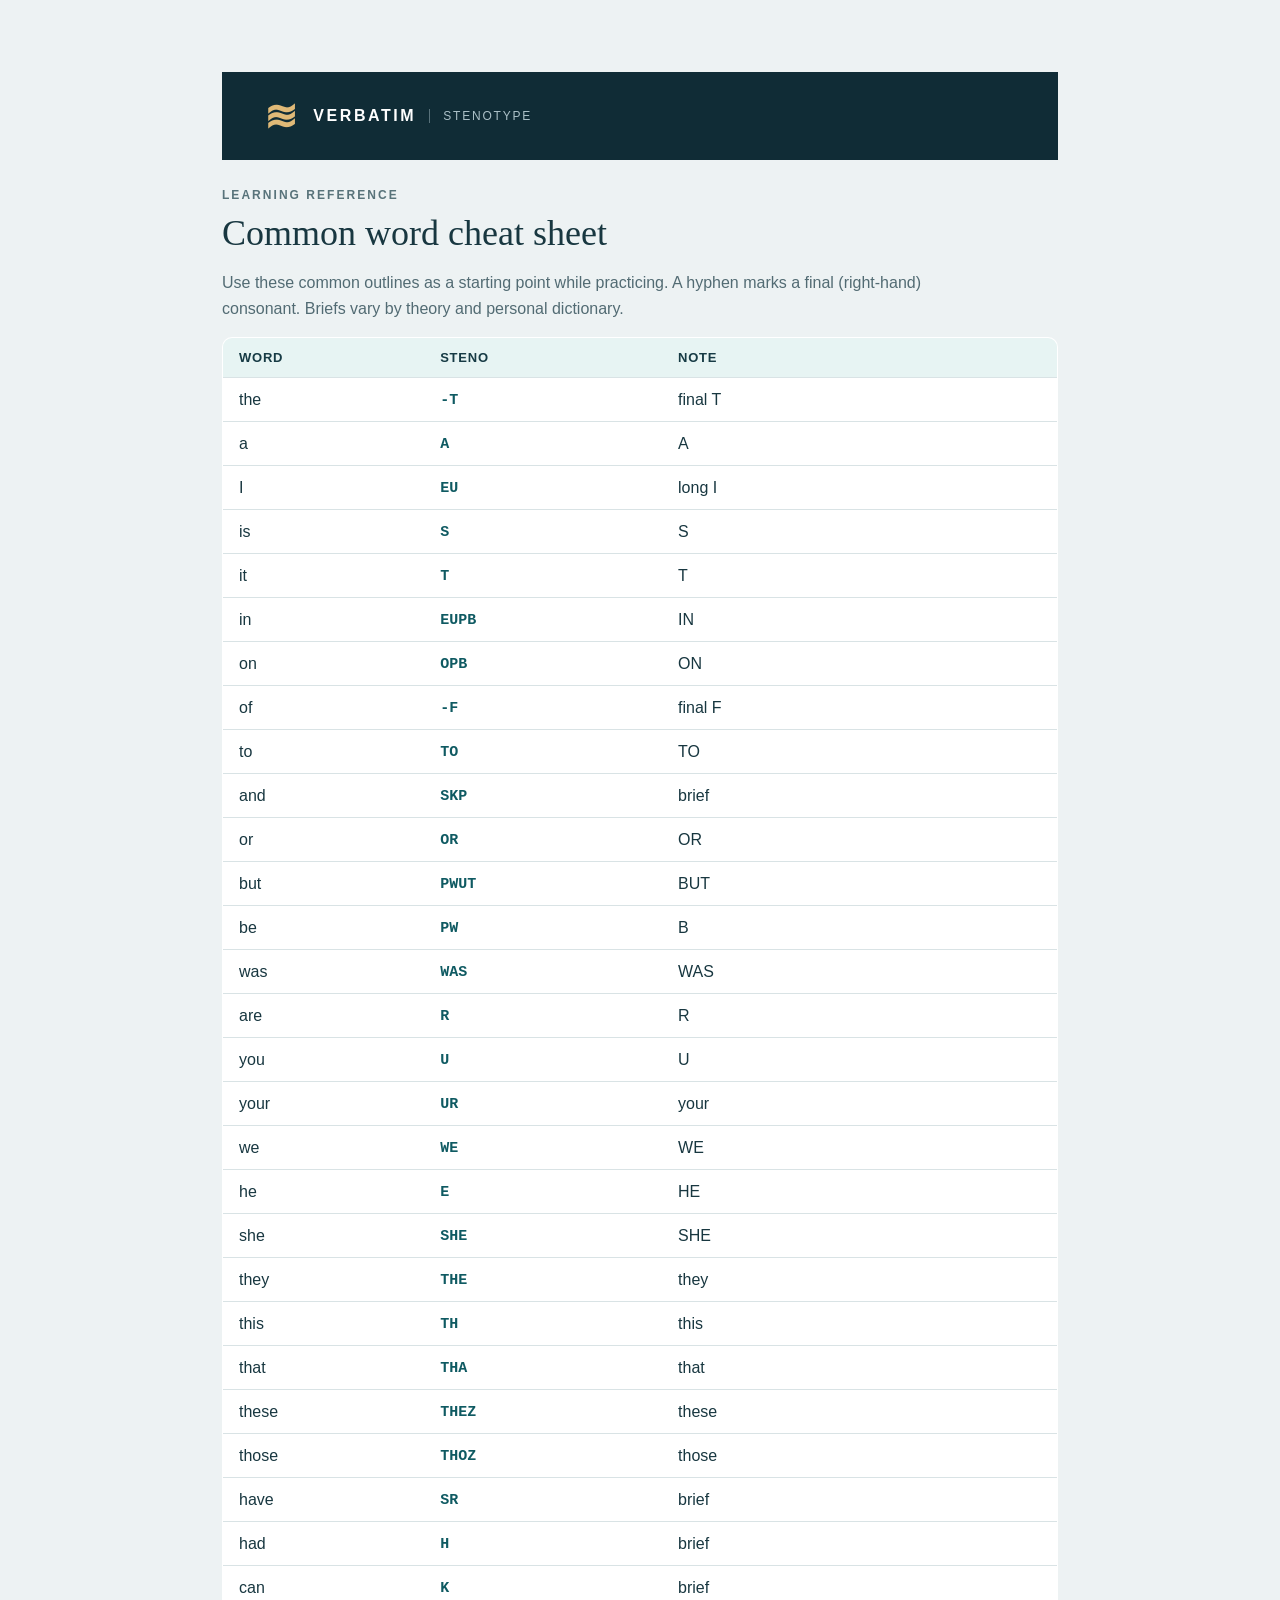
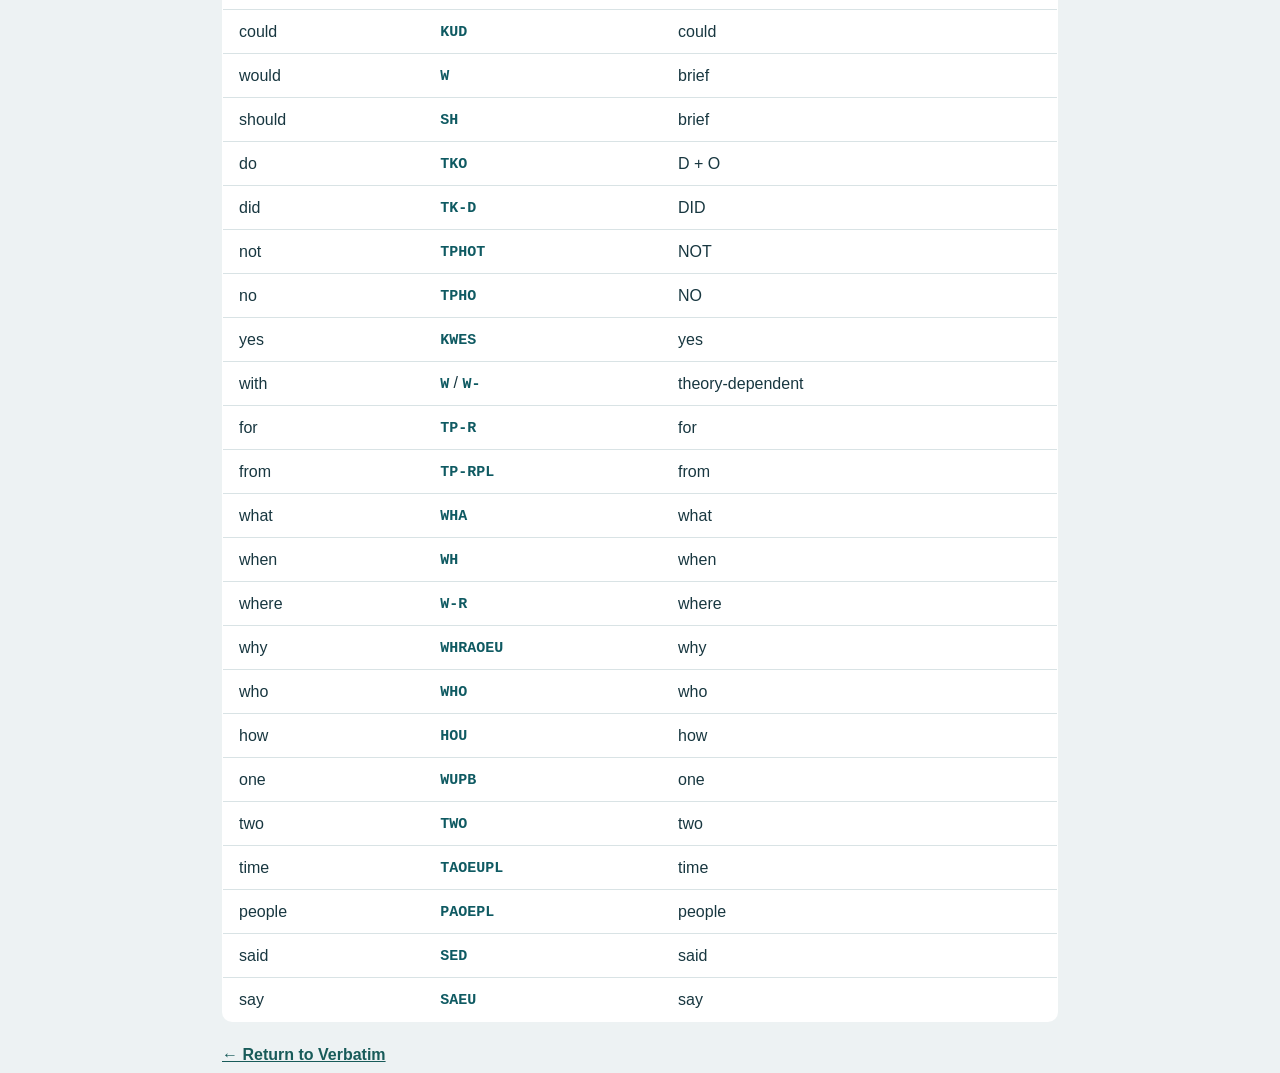
==== docs/cheat-sheet.html @ cbd8c6aa "Publish Verbatim stenotype and speech capture workspace" ====
<!doctype html>
<html lang="en">
<head>
  <meta charset="utf-8">
  <meta name="viewport" content="width=device-width, initial-scale=1, viewport-fit=cover">
  <meta name="theme-color" content="#102c36">
  <title>Steno Cheat Sheet · Verbatim</title>
  <link rel="icon" href="icon.svg">
  <link rel="stylesheet" href="style.css">
  <style>
    .cheat-sheet{max-width:900px;margin:36px auto}.cheat-sheet header{margin-bottom:28px}.cheat-sheet h1{margin:4px 0 10px}.cheat-sheet .intro{color:#526b73;line-height:1.6;max-width:720px}.cheat-sheet table{width:100%;border-collapse:collapse;background:#fff;border:1px solid #c4d4d8;border-radius:10px;overflow:hidden}.cheat-sheet th,.cheat-sheet td{padding:12px 16px;text-align:left;border-bottom:1px solid #d9e3e5}.cheat-sheet th{background:#e7f4f3;color:#173b45;font-size:13px;letter-spacing:.06em;text-transform:uppercase}.cheat-sheet tr:last-child td{border-bottom:0}.cheat-sheet code{font-size:15px;font-weight:700;color:#0f5a62}.cheat-sheet .back{display:inline-block;margin-top:24px;color:#185b59;font-weight:700}@media(max-width:620px){.cheat-sheet{margin:24px auto}.cheat-sheet th,.cheat-sheet td{padding:10px 9px;font-size:14px}.cheat-sheet th:nth-child(3),.cheat-sheet td:nth-child(3){display:none}}
  </style>
</head>
<body>
  <main class="cheat-sheet">
    <header><a class="brand" href="./"><span class="mark">≋</span> VERBATIM <small>STENOTYPE</small></a></header>
    <p class="eyebrow">LEARNING REFERENCE</p>
    <h1>Common word cheat sheet</h1>
    <p class="intro">Use these common outlines as a starting point while practicing. A hyphen marks a final (right-hand) consonant. Briefs vary by theory and personal dictionary.</p>
    <table>
      <thead><tr><th scope="col">Word</th><th scope="col">Steno</th><th scope="col">Note</th></tr></thead>
      <tbody>
        <tr><td>the</td><td><code>-T</code></td><td>final T</td></tr><tr><td>a</td><td><code>A</code></td><td>A</td></tr><tr><td>I</td><td><code>EU</code></td><td>long I</td></tr><tr><td>is</td><td><code>S</code></td><td>S</td></tr><tr><td>it</td><td><code>T</code></td><td>T</td></tr><tr><td>in</td><td><code>EUPB</code></td><td>IN</td></tr><tr><td>on</td><td><code>OPB</code></td><td>ON</td></tr><tr><td>of</td><td><code>-F</code></td><td>final F</td></tr><tr><td>to</td><td><code>TO</code></td><td>TO</td></tr><tr><td>and</td><td><code>SKP</code></td><td>brief</td></tr><tr><td>or</td><td><code>OR</code></td><td>OR</td></tr><tr><td>but</td><td><code>PWUT</code></td><td>BUT</td></tr><tr><td>be</td><td><code>PW</code></td><td>B</td></tr><tr><td>was</td><td><code>WAS</code></td><td>WAS</td></tr><tr><td>are</td><td><code>R</code></td><td>R</td></tr><tr><td>you</td><td><code>U</code></td><td>U</td></tr><tr><td>your</td><td><code>UR</code></td><td>your</td></tr><tr><td>we</td><td><code>WE</code></td><td>WE</td></tr><tr><td>he</td><td><code>E</code></td><td>HE</td></tr><tr><td>she</td><td><code>SHE</code></td><td>SHE</td></tr><tr><td>they</td><td><code>THE</code></td><td>they</td></tr><tr><td>this</td><td><code>TH</code></td><td>this</td></tr><tr><td>that</td><td><code>THA</code></td><td>that</td></tr><tr><td>these</td><td><code>THEZ</code></td><td>these</td></tr><tr><td>those</td><td><code>THOZ</code></td><td>those</td></tr><tr><td>have</td><td><code>SR</code></td><td>brief</td></tr><tr><td>had</td><td><code>H</code></td><td>brief</td></tr><tr><td>can</td><td><code>K</code></td><td>brief</td></tr><tr><td>could</td><td><code>KUD</code></td><td>could</td></tr><tr><td>would</td><td><code>W</code></td><td>brief</td></tr><tr><td>should</td><td><code>SH</code></td><td>brief</td></tr><tr><td>do</td><td><code>TKO</code></td><td>D + O</td></tr><tr><td>did</td><td><code>TK-D</code></td><td>DID</td></tr><tr><td>not</td><td><code>TPHOT</code></td><td>NOT</td></tr><tr><td>no</td><td><code>TPHO</code></td><td>NO</td></tr><tr><td>yes</td><td><code>KWES</code></td><td>yes</td></tr><tr><td>with</td><td><code>W</code> / <code>W-</code></td><td>theory-dependent</td></tr><tr><td>for</td><td><code>TP-R</code></td><td>for</td></tr><tr><td>from</td><td><code>TP-RPL</code></td><td>from</td></tr><tr><td>what</td><td><code>WHA</code></td><td>what</td></tr><tr><td>when</td><td><code>WH</code></td><td>when</td></tr><tr><td>where</td><td><code>W-R</code></td><td>where</td></tr><tr><td>why</td><td><code>WHRAOEU</code></td><td>why</td></tr><tr><td>who</td><td><code>WHO</code></td><td>who</td></tr><tr><td>how</td><td><code>HOU</code></td><td>how</td></tr><tr><td>one</td><td><code>WUPB</code></td><td>one</td></tr><tr><td>two</td><td><code>TWO</code></td><td>two</td></tr><tr><td>time</td><td><code>TAOEUPL</code></td><td>time</td></tr><tr><td>people</td><td><code>PAOEPL</code></td><td>people</td></tr><tr><td>said</td><td><code>SED</code></td><td>said</td></tr><tr><td>say</td><td><code>SAEU</code></td><td>say</td></tr>
      </tbody>
    </table>
    <a class="back" href="./">← Return to Verbatim</a>
  </main>
</body>
</html>
---- docs/style.css ----
:root{font-family:Inter,-apple-system,BlinkMacSystemFont,"Segoe UI",sans-serif;color:#183740;background:#edf2f3;font-size:16px}*{box-sizing:border-box}body{margin:0}button,select,input,textarea{font:inherit}button,select,.file-label{min-height:44px}button{cursor:pointer;border:1px solid #c8d4d8;border-radius:7px;background:white;color:#183740;padding:10px 15px;font-size:.875rem;font-weight:600}button:hover{background:#e4efef}button:disabled{opacity:.55;cursor:default}button:focus-visible,input:focus-visible,select:focus-visible,textarea:focus-visible,summary:focus-visible{outline:3px solid #d69c42;outline-offset:3px}header{height:88px;background:#102c36;display:flex;align-items:center;justify-content:space-between;padding:0 max(5%,env(safe-area-inset-left));color:white}.brand{color:inherit;text-decoration:none;font-weight:750;letter-spacing:.16em;display:flex;align-items:center;gap:13px}.brand small{font-size:12px;letter-spacing:.15em;font-weight:400;color:#acc1c8;border-left:1px solid #58717a;padding-left:13px}.mark{font-size:40px;color:#e0b977}header button{background:transparent;color:white;border-color:#58717a}main{max-width:1320px;margin:auto;padding:36px 32px max(24px,env(safe-area-inset-bottom))}.heading,.session-tools,.machine-head,.chord-line,.paper-foot,.machine-foot{display:flex;justify-content:space-between;align-items:center;gap:12px}.heading{margin-bottom:28px}.eyebrow{font-size:12px;letter-spacing:.17em;font-weight:750;color:#58737a;margin:0 0 10px}h1{font:400 36px Georgia,serif;margin:0}h2{font:400 27px Georgia,serif;margin:0 0 16px}.session-tools select{max-width:190px}.workspace{display:grid;grid-template-columns:minmax(0,1fr) 270px;border:1px solid #ced9dc;border-radius:12px;overflow:hidden;background:white;box-shadow:0 8px 25px #18374008}.paper{padding:27px;min-width:0}.paper-head{display:flex;justify-content:space-between;align-items:center;gap:16px;padding-bottom:20px}.paper-head label,aside label{display:block;font-size:12px;letter-spacing:.1em;font-weight:700;color:#58737a;margin-bottom:8px}.paper-head input{border:0;font-size:22px;width:100%;min-width:0;color:#173640}.badge{font-size:11px;letter-spacing:.07em;white-space:nowrap;background:#f6efdf;color:#795819;padding:8px;border-radius:4px}.toolbar{border-block:1px solid #e0e8e9;display:flex;align-items:center;gap:12px;padding:9px 0;font-size:14px}.toolbar label{display:flex;align-items:center;gap:6px}.toolbar button{border:0}.toolbar #word-count{margin-left:auto;color:#687e85}select{background:white;color:#25444c;border:1px solid #ccd8dc;border-radius:6px;padding:8px;max-width:100%}textarea{width:100%;height:280px;border:0;resize:vertical;line-height:1.9;padding:22px 0;color:#1e363e;font-family:Georgia,serif;font-size:18px}textarea::placeholder{color:#819299}#interim{margin:0;color:#657b81;font-style:italic;min-height:24px}.paper-foot{border-top:1px solid #e0e8e9;padding-top:16px;flex-wrap:wrap}.paper-foot span{font-size:12px;color:#5c747b}.paper-foot button{font-size:12px;padding:9px}.paper-foot>div{display:flex;gap:5px}aside{background:#e5eeee;padding:30px 25px}aside h2{font-size:31px;line-height:1.2}.wave{height:66px;display:flex;align-items:center;color:#327b7b;font-size:26px;letter-spacing:3px}.primary{background:#186b68;color:white;border:0;width:100%}.primary:hover{background:#145b59}.primary.recording{background:#94392e}#speech-state{font-size:13px;color:#48656d;margin-bottom:24px}aside select{width:100%}.aside-note{font-size:12px;line-height:1.6;color:#536d74}.machine{background:#17343e;color:white;margin-top:26px;border-radius:12px;padding:26px 32px;box-shadow:0 8px 20px #0c263319}.machine .eyebrow{color:#a5c1c8}.machine h2{font-size:24px;margin:0}.mode{font-size:14px;display:flex;align-items:center;gap:9px}.mode input{width:20px;height:20px;accent-color:#e3b878}.chord-line{margin:22px 0 20px}.chord-line output{font:24px ui-monospace,monospace;min-width:120px;color:#f1c583}#chord-help{font-size:13px;color:#b0c6cd;margin-right:auto}.chord-line button{background:#284953;border-color:#50717b;color:#e3edef}.chord-line .accent{background:#e8bd80;color:#223740;border-color:#e8bd80}.keyboard{display:grid;grid-template-columns:repeat(10,minmax(0,1fr));grid-template-rows:30px 58px 58px 54px;gap:8px;max-width:900px;margin:auto;touch-action:none;user-select:none;-webkit-user-select:none}.key{background:#f0f4f4;color:#193b45;border:0;border-bottom:4px solid #a8bac0;border-radius:7px;font-size:23px;padding:0;touch-action:none;min-height:0}.key:hover{background:#fff}.key.selected{background:#e8bc7e;border-bottom-color:#ab7733;transform:translateY(2px);color:#122f39}.key.number{font-size:16px;background:#355660;color:#e2edef;border-bottom-color:#25434c}.key.number.selected{background:#bd904f}.machine-foot{font-size:12px;color:#a7c0c8;margin-top:22px}.machine-foot b{color:#deb779;margin:0 6px}details{border-bottom:1px solid #ccd8dc;margin-top:20px;padding:16px 0;font-size:14px}summary{cursor:pointer;min-height:32px;font-weight:600}.details-grid{display:grid;grid-template-columns:1fr 1fr;gap:35px;line-height:1.6}.file-label{display:block;margin:12px 0}input[type=file]{display:block;max-width:100%;font-size:14px;margin-top:7px}#tape{max-height:260px;overflow:auto;font-family:monospace}#notice{background:#fff4da;border-radius:6px;line-height:1.6;padding:12px;font-size:14px}#notice:empty{display:none}footer{font-size:12px;letter-spacing:.1em;color:#677e85;display:flex;justify-content:space-between;margin-top:25px}footer span{letter-spacing:0}@media(max-width:900px){main{padding:24px 18px}.heading{align-items:flex-start;flex-direction:column}.workspace{grid-template-columns:minmax(0,1fr) 220px}.paper{padding:18px}.badge{white-space:normal;font-size:10px}aside{padding:24px 18px}.machine{padding:24px 20px}#chord-help{display:none}.paper-foot>div{flex-wrap:wrap}}@media(max-width:620px){header{height:72px;padding:0 16px}.brand{font-size:14px;gap:8px}.brand small{display:none}header button{font-size:12px;padding:8px}main{padding:24px 12px}.heading{gap:20px}h1{font-size:29px}.session-tools{width:100%}.workspace{display:flex;flex-direction:column}.paper{padding:16px}.paper-head{align-items:flex-start}.paper-head input{font-size:19px}.badge{max-width:100px}.toolbar{gap:3px}.toolbar select{max-width:105px}.toolbar button{font-size:12px;padding:6px}.toolbar #word-count{font-size:12px}textarea{height:250px;font-size:17px}aside{display:grid;grid-template-columns:1fr 1fr;gap:10px 16px;padding:18px}aside .eyebrow{grid-column:1/-1;margin:0}aside h2{font-size:24px;margin:0}.wave{display:none}.primary{align-self:start}#speech-state{grid-column:1/-1;margin:0}aside label{margin:10px 0}.aside-note{grid-column:1/-1;margin:0}.machine{padding:20px 10px}.machine-head{align-items:flex-start;flex-direction:column;padding-inline:5px}.machine h2{font-size:22px}.chord-line{gap:6px}.chord-line output{min-width:80px;font-size:17px;margin-right:auto}.chord-line button{font-size:12px;padding:9px}.keyboard{gap:4px;grid-template-rows:28px 58px 58px 50px}.key{font-size:18px;border-radius:5px}.machine-foot{font-size:10px;padding-inline:4px}.details-grid{grid-template-columns:1fr;gap:10px}footer{gap:20px;font-size:10px}}

.usage-guide{margin:0 0 24px;padding:0;border:1px solid #c4d4d8;border-radius:10px;background:#fff}.usage-guide>summary{padding:16px 20px;min-height:52px;font-size:16px;color:#185b59}.usage-guide>summary span{font-weight:400;color:#58737a;margin-left:12px;font-size:14px}.guide-body{padding:0 24px 24px;font-size:16px;line-height:1.7}.guide-body>p{margin-top:0;max-width:850px}.guide-grid{display:grid;grid-template-columns:1fr 1fr;gap:10px 32px}.guide-body h3{font-size:19px;color:#173b45;margin:20px 0 8px}.guide-body ol,.guide-body ul{padding-left:24px;margin:8px 0}.guide-body li{margin:8px 0}.guide-note{font-size:14px;color:#526b73;border-left:3px solid #d9b47e;padding-left:12px}.guide-trouble{border-top:1px solid #d9e3e5;margin-top:18px}@media(max-width:620px){.guide-grid{grid-template-columns:1fr;gap:0}.guide-body{padding:0 16px 20px}.usage-guide>summary{padding:14px 16px}.usage-guide>summary span{display:block;margin:4px 0 0 18px}}
.top-nav{display:flex;align-items:center;gap:8px;margin-left:auto;margin-right:16px}.top-nav a{padding:8px 10px;border:1px solid #78929a;border-radius:7px;color:#e7f7f5;text-decoration:none;font-size:13px;font-weight:700}.top-nav a:hover,.top-nav a:focus-visible{background:#e7f7f5;color:#102c36;outline:none}@media(max-width:620px){.top-nav{gap:5px;margin-right:8px}.top-nav a{padding:7px 8px;font-size:12px}.brand small{display:none}}

.feedback-controls{display:flex;align-items:center;gap:12px 20px;flex-wrap:wrap;margin-top:20px;font-size:14px}.feedback-controls label{display:flex;align-items:center;gap:8px;min-height:44px}.feedback-controls input{width:20px;height:20px;accent-color:#e8bd80}.feedback-controls button{background:#284953;color:white;border-color:#50717b}.feedback-controls span{font-size:12px;color:#b8cdd3;flex-basis:100%}.key{box-shadow:0 4px 0 #081e28, inset 0 1px 1px #ffffffb3;transition:transform 65ms ease,box-shadow 65ms ease,background 65ms ease}.key.selected,.key:active{transform:translateY(3px);box-shadow:0 1px 0 #081e28,inset 0 2px 4px #17343e40}.key:active{background:#f4cd96}@media(prefers-reduced-motion:reduce){.key{transition:none}}

.speech-section{margin-bottom:22px;border:1px solid #ced9dc;border-radius:12px;overflow:hidden}.speech-section aside{display:grid;grid-template-columns:1fr 1fr;gap:10px 24px;align-items:center;padding:20px 24px}.speech-section aside h2{font-size:24px;margin:0}.speech-section .wave{display:none}.speech-section .eyebrow,.speech-section .aside-note{grid-column:1/-1}.speech-section #speech-state{margin:0}.speech-section aside label{margin:0}.input-panels{display:grid;grid-template-columns:minmax(0,1fr) minmax(0,1fr);gap:18px}.input-panels>div{background:white;border:1px solid #ced9dc;border-radius:12px;min-width:0;padding:22px}.raw-panel>label{font-size:12px;letter-spacing:.17em;font-weight:750;color:#58737a}.raw-panel h2{margin:10px 0}.raw-panel p{font-size:14px;line-height:1.5;color:#58737a}.input-panels textarea{height:240px;border:1px solid #d0dce0;border-radius:6px;padding:14px;background:#fafcfc}.raw-panel textarea{font-family:ui-monospace,monospace;line-height:1.7;color:#185b59}.translation-panel .paper-head{padding-bottom:10px}.translation-panel .toolbar{margin-bottom:12px;flex-wrap:wrap}.translation-panel .badge{white-space:normal;font-size:10px}.translation-panel .paper-head input{font-size:18px}.input-panels+.machine{margin-top:18px}.raw-note{margin-bottom:0}@media(max-width:620px){.input-panels{grid-template-columns:1fr;gap:12px}.input-panels>div{padding:16px}.input-panels textarea{height:170px}.raw-panel textarea{height:115px}.raw-panel h2{font-size:22px}.speech-section aside{padding:18px;gap:10px 16px}}

/* Compact input panels: 75% shorter than their previous heights. */
.input-panels textarea{height:60px;padding:4px 10px;min-height:0}.raw-panel textarea{height:60px}@media(max-width:620px){.input-panels textarea{height:42.5px}.raw-panel textarea{height:28.75px}}

.training{background:#fff;border:1px solid #cad9de;border-radius:12px;padding:22px;margin:0 0 20px}.training>p,.training-note{font-size:14px;line-height:1.6}.training-controls,.training-actions{display:flex;align-items:end;flex-wrap:wrap;gap:12px}.training-controls label{display:grid;gap:6px;font-size:14px}.training-controls input{width:100px;min-height:44px;border:1px solid #ccd8dc;border-radius:6px;padding:8px}.training-controls select{max-width:100%}.training-actions{margin-top:15px}.training #train-text{height:110px;border:1px solid #ccd8dc;border-radius:6px;padding:10px;font:16px/1.6 inherit}.training .accent{background:#e8bd80}.training-note{color:#58737a}.comparison{display:grid;grid-template-columns:1fr 1fr;gap:16px}.comparison>div{background:#edf4f4;padding:12px;border-radius:6px;overflow-wrap:anywhere}.comparison h4{margin:0 0 8px}.comparison p{line-height:1.6;margin:0}.training li{margin:7px 0;font-size:14px}#train-log{font-family:monospace;max-height:220px;overflow:auto}#train-score{font-weight:700;line-height:1.7}#train-length{font-weight:400;color:#58737a;margin-left:8px}@media(max-width:620px){.training{padding:16px}.comparison{grid-template-columns:1fr}.training-controls{align-items:stretch}.training-controls label:first-child{width:100%}}

.keyboard-learning{margin-top:20px;padding:16px;border:1px solid #64838c;border-radius:8px;background:#20424d}.keyboard-learning h3{margin:0 0 8px;font-size:20px}.keyboard-learning p{font-size:14px;line-height:1.6;margin:10px 0}.learn-controls{display:flex;align-items:center;gap:10px;flex-wrap:wrap}.learn-controls label{font-size:14px}.learn-controls button{background:#e8bd80;color:#17343e;border-color:#e8bd80}#learn-sentence{font-size:20px;display:flex;flex-wrap:wrap;gap:5px}#learn-sentence span{padding:3px 7px;border-radius:5px}#learn-sentence .learn-current{background:#c9f4f5;color:#123944;font-weight:700;text-decoration:underline}#learn-sentence .learn-done{color:#aed5c6}#learn-instruction{font-weight:600;color:#e2f7fa}#learn-status{color:#efd4a7}.key.lesson-target{outline:3px solid #76e5e8;outline-offset:1px}.key.lesson-wrong{outline:3px solid #ff9088;outline-offset:1px;background:#ffd0ca;color:#64291f}@media(max-width:620px){.keyboard-learning{padding:12px}.learn-controls{align-items:stretch}.learn-controls select{width:100%}.key.lesson-target,.key.lesson-wrong{outline-width:2px;outline-offset:0}}

.keyboard.learning-active .key:not(.lesson-target){filter:brightness(.78) saturate(.72);opacity:.74}.key.lesson-target{position:relative;z-index:1;background:linear-gradient(145deg,#f8ffff 0%,#d8ffff 40%,#83dfe3 100%);color:#082f38;border:2px solid #f9ffff;border-bottom:8px solid #2e858c;border-radius:10px;box-shadow:0 9px 0 #0c353d,0 0 0 4px #51e4e9,0 0 18px #73f7f099,inset 0 3px 2px #ffffffdd;transform:translateY(-4px) scale(1.06);font-weight:800;text-shadow:0 1px #fff}.key.lesson-target::before{content:"PRESS";position:absolute;top:4px;left:50%;transform:translateX(-50%);font:700 8px/1 Inter,-apple-system,sans-serif;letter-spacing:.08em;color:#17636a}.key.lesson-target:hover{background:linear-gradient(145deg,#fff 0%,#e8ffff 40%,#94edf0 100%)}.chord-line .lesson-ready{outline:3px solid #5ff1ef;outline-offset:3px}@media(max-width:620px){.key.lesson-target{border-bottom-width:6px;box-shadow:0 7px 0 #0c353d,0 0 0 3px #51e4e9,0 0 14px #73f7f099;transform:translateY(-3px) scale(1.035)}.key.lesson-target::before{font-size:6px;top:3px}}

#learn-sentence .lesson-strokes{font-family:ui-monospace,monospace;font-size:16px;color:#e8bd80;overflow-wrap:anywhere;min-width:0}

.key.demo-held{background:#e8bd80!important;transform:translateY(4px);box-shadow:inset 0 3px 6px #102c3670;outline:3px solid #76e5e8}.key.demo-held::after{content:"●";display:block;font-size:10px;line-height:12px;color:#17343e}

.learn-controls .live-translation{display:flex;flex-direction:column;align-items:stretch;gap:6px;flex:1 1 240px;min-width:0}.live-translation textarea{margin:0;width:100%;height:64px;min-height:44px;padding:8px 10px;background:#f5fbfb;color:#183740;border:1px solid #9dbfc7;border-radius:6px;font:16px/1.4 ui-monospace,monospace}.learn-controls{align-items:center}#live-translation-help{font-size:12px;color:#c4dbe1}
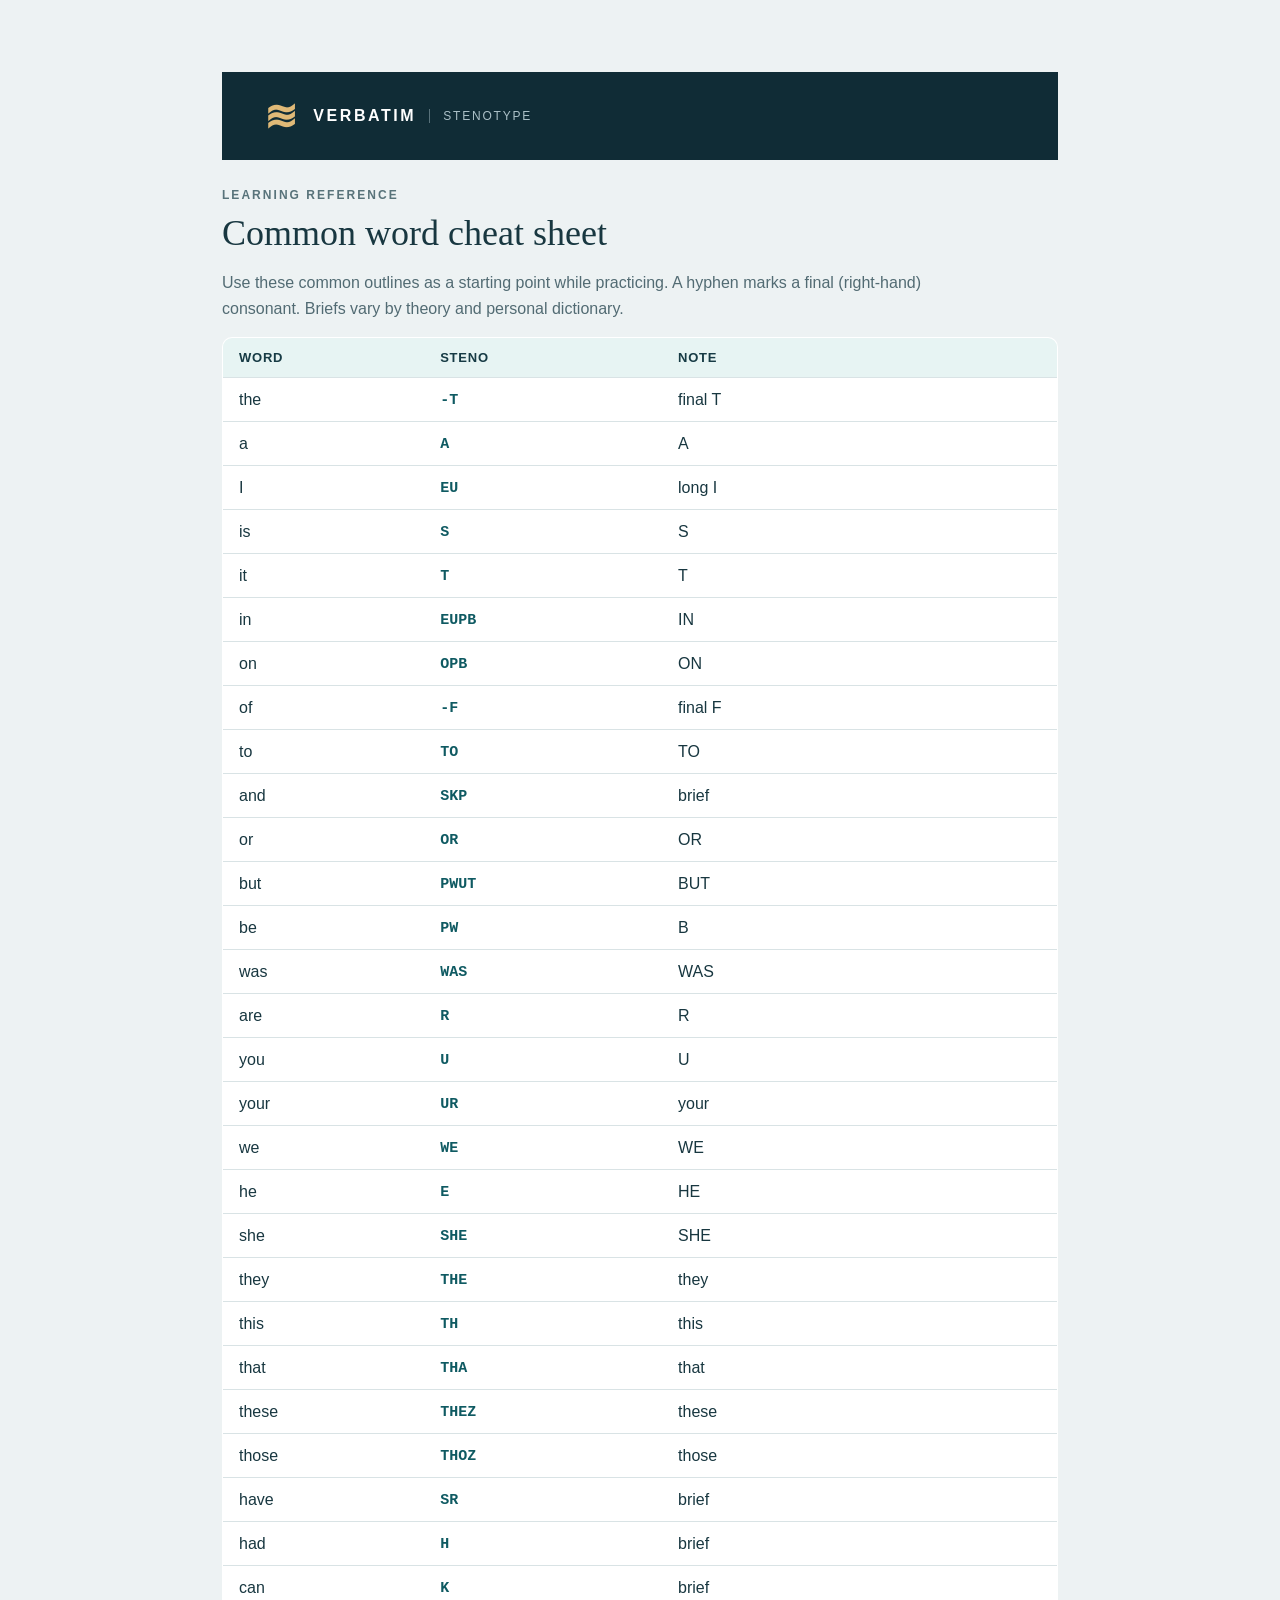
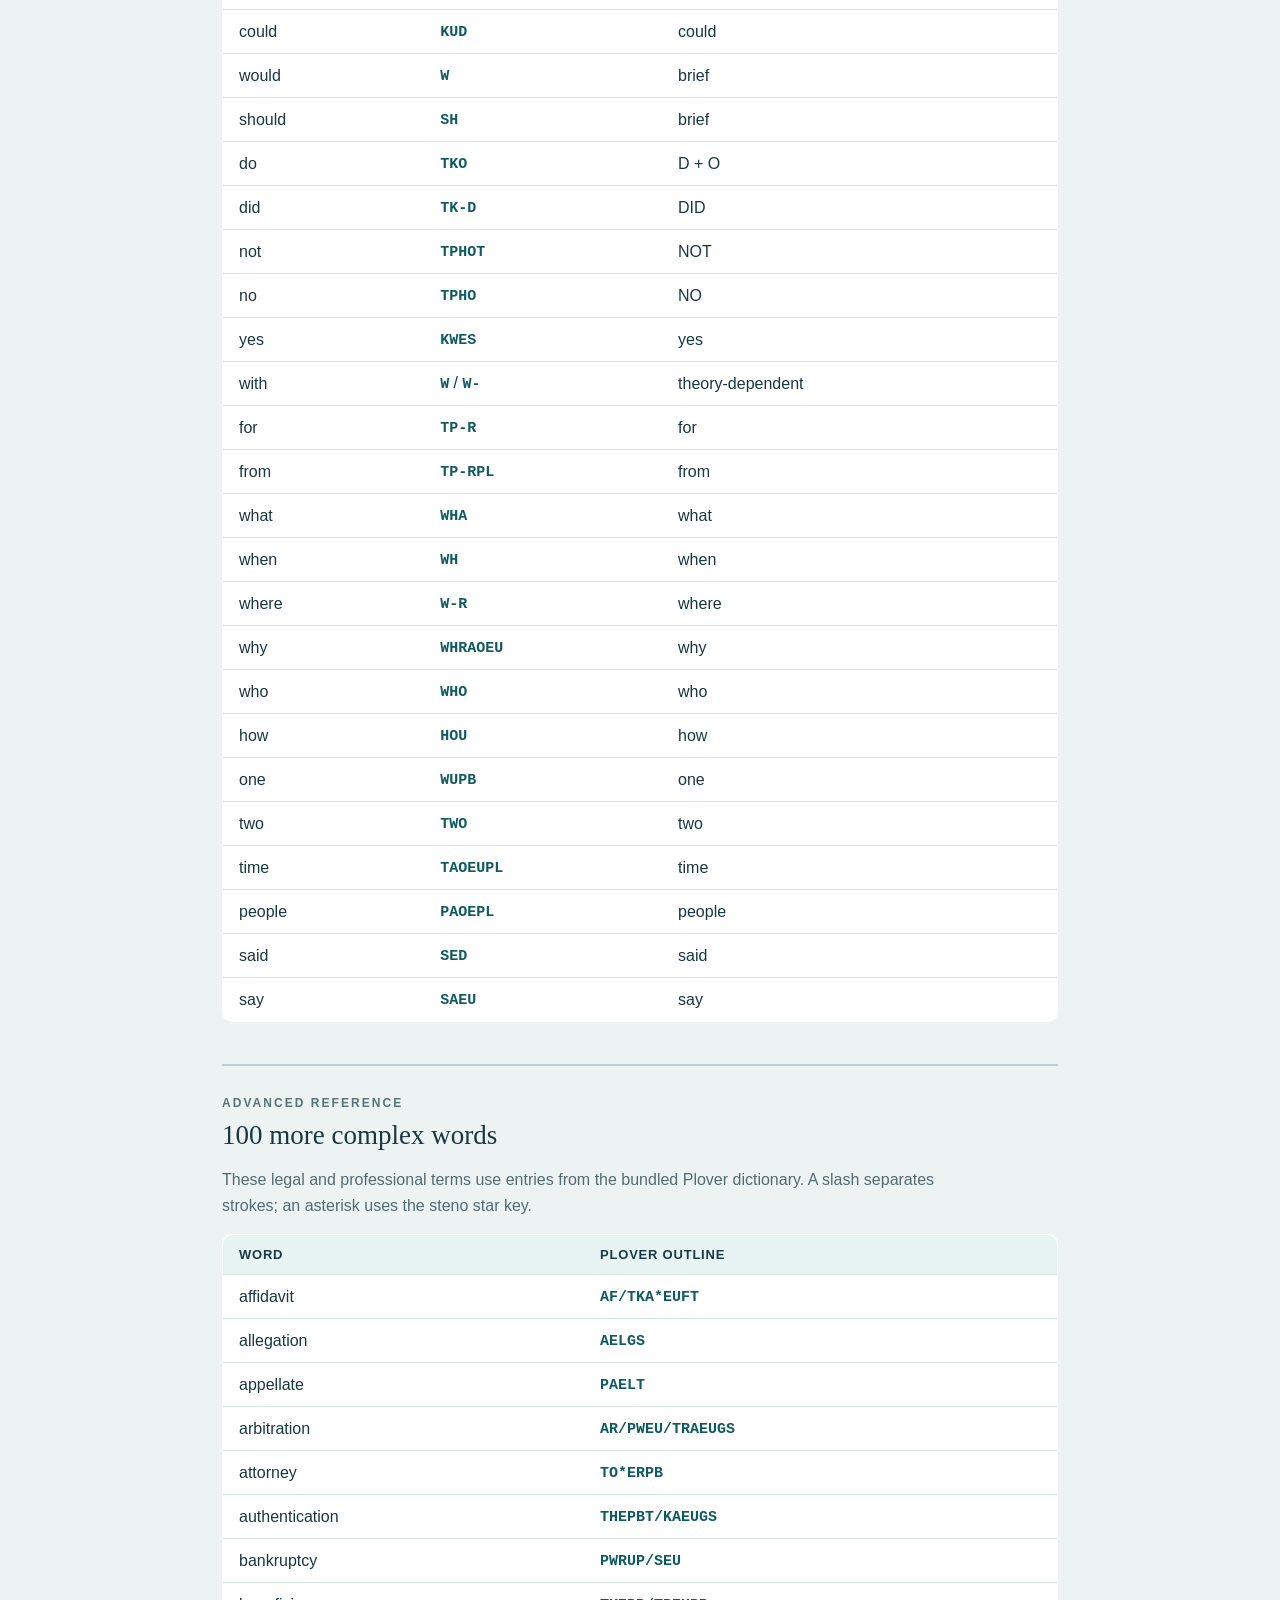
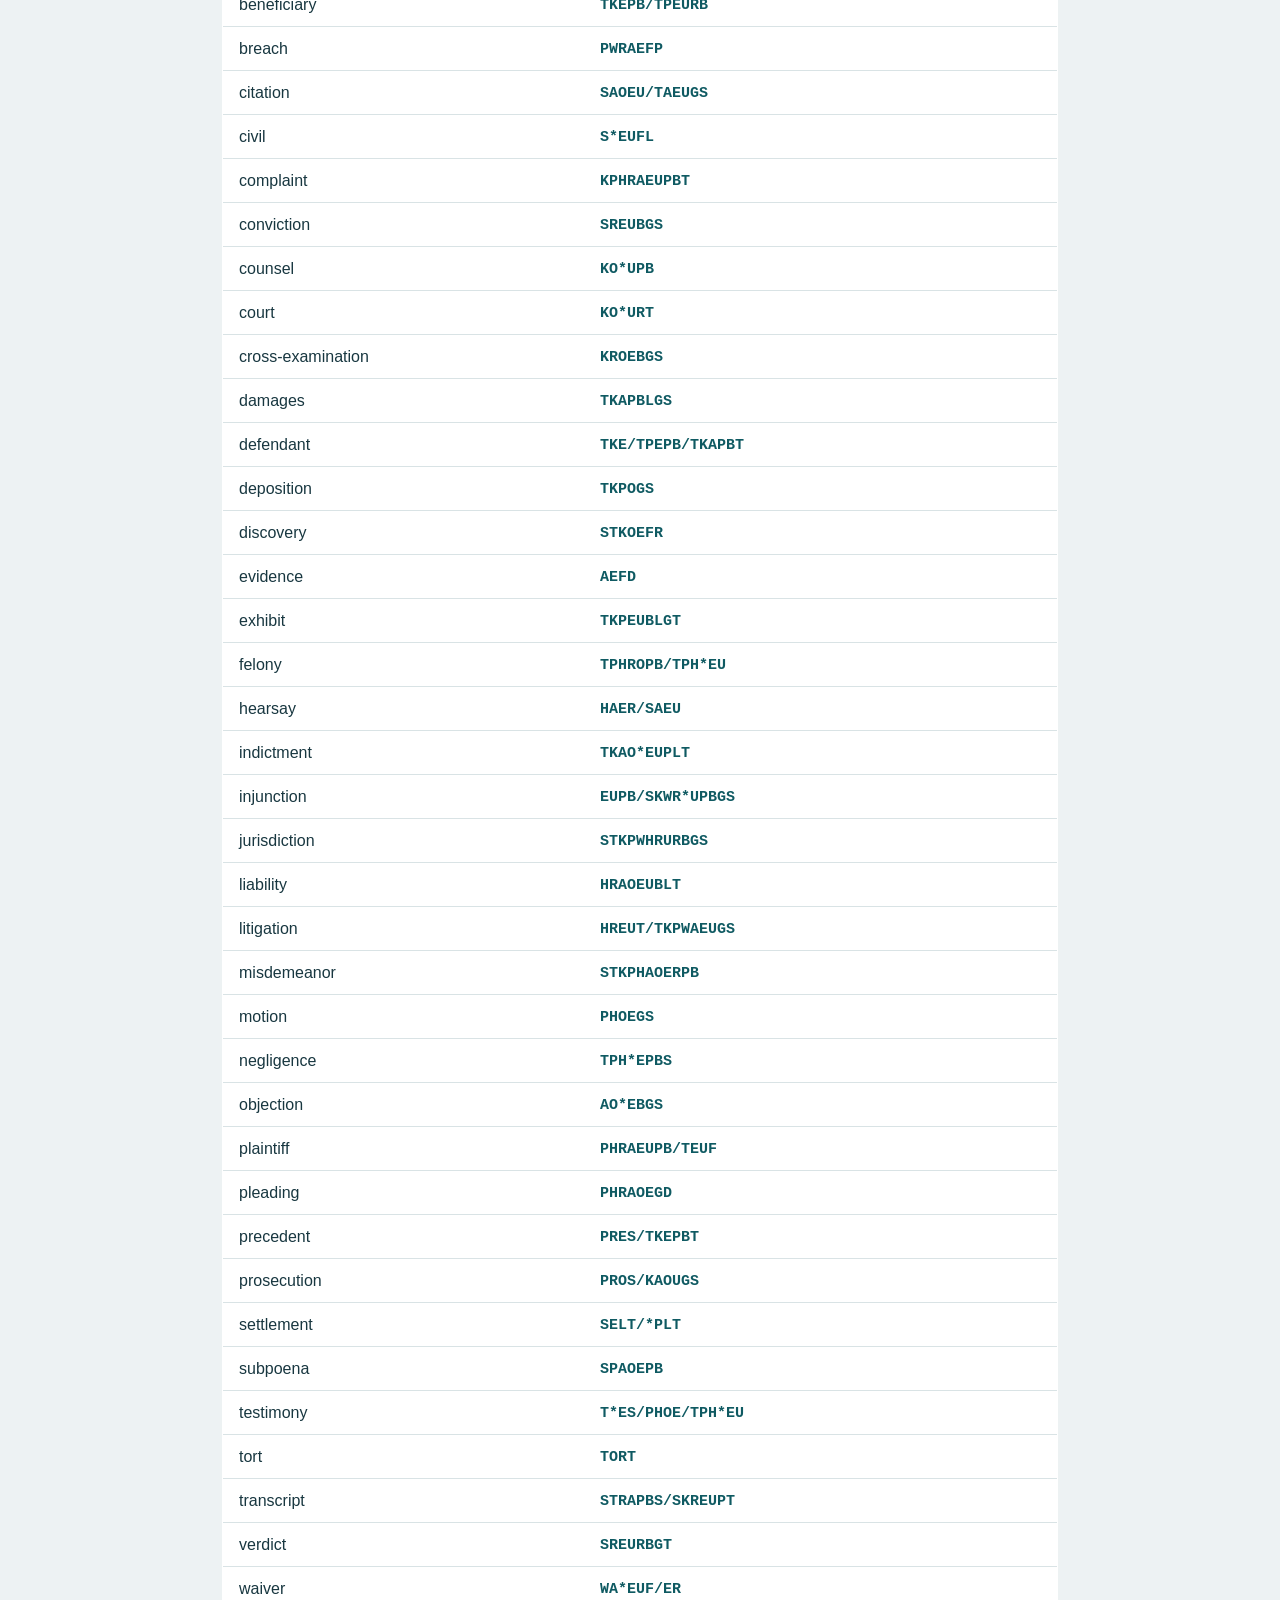
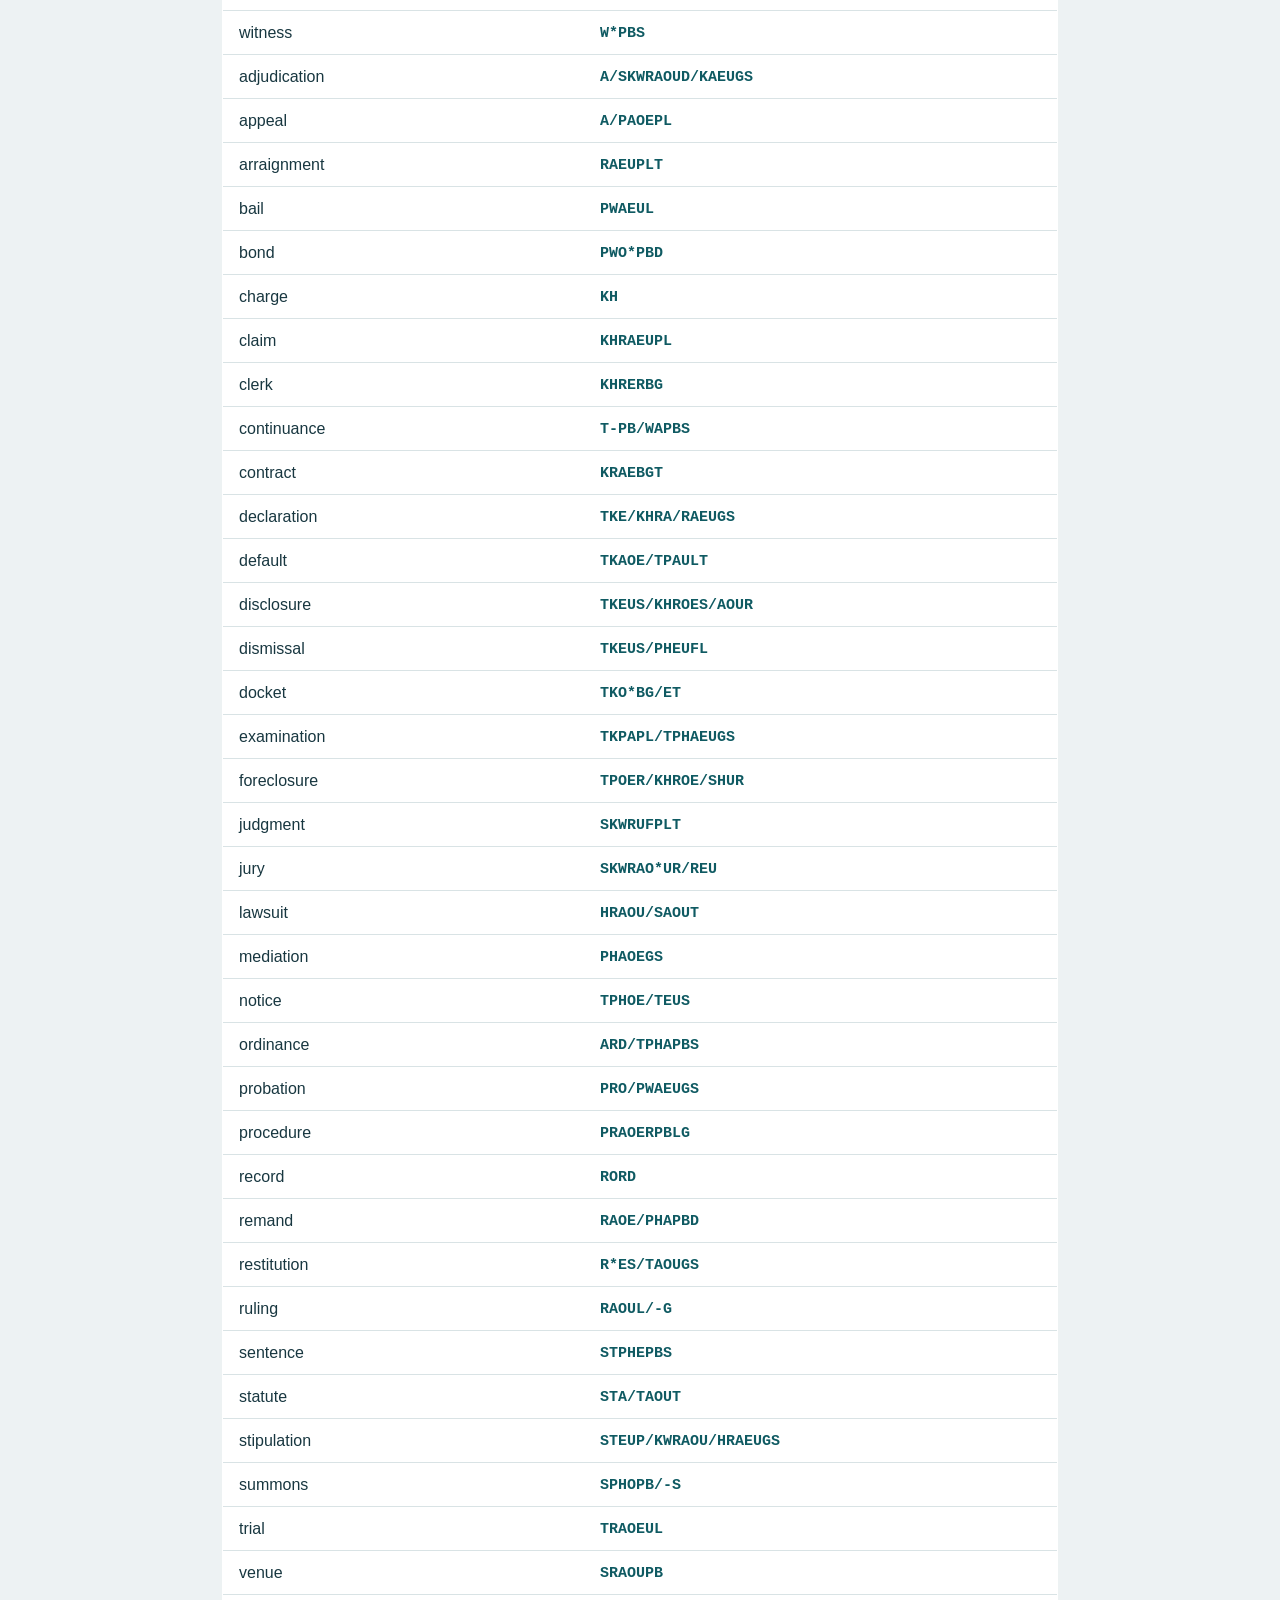
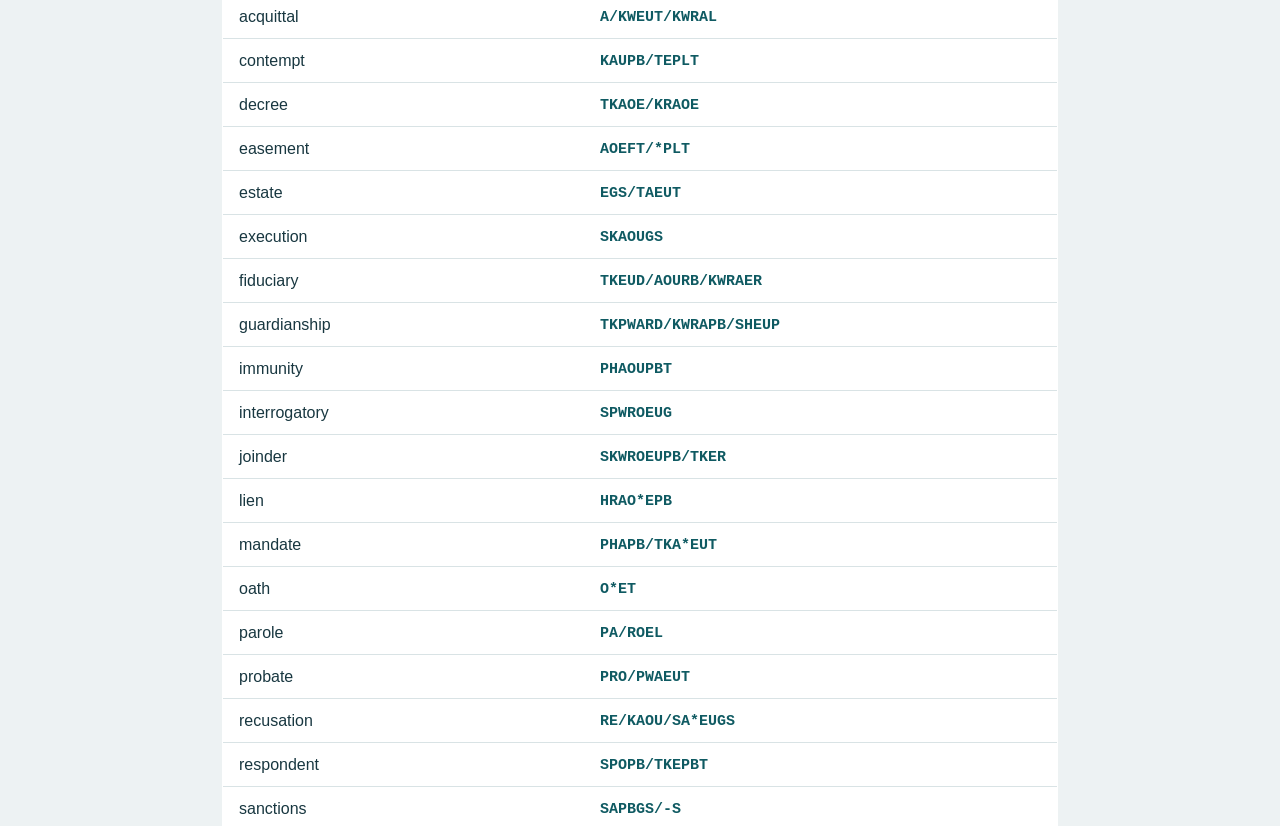
==== commit f48d3a67: "Publish Verbatim stenotype and speech capture workspace" ====
--- a/docs/cheat-sheet.html
+++ b/docs/cheat-sheet.html
@@ -8,7 +8,7 @@
   <link rel="icon" href="icon.svg">
   <link rel="stylesheet" href="style.css">
   <style>
-    .cheat-sheet{max-width:900px;margin:36px auto}.cheat-sheet header{margin-bottom:28px}.cheat-sheet h1{margin:4px 0 10px}.cheat-sheet .intro{color:#526b73;line-height:1.6;max-width:720px}.cheat-sheet table{width:100%;border-collapse:collapse;background:#fff;border:1px solid #c4d4d8;border-radius:10px;overflow:hidden}.cheat-sheet th,.cheat-sheet td{padding:12px 16px;text-align:left;border-bottom:1px solid #d9e3e5}.cheat-sheet th{background:#e7f4f3;color:#173b45;font-size:13px;letter-spacing:.06em;text-transform:uppercase}.cheat-sheet tr:last-child td{border-bottom:0}.cheat-sheet code{font-size:15px;font-weight:700;color:#0f5a62}.cheat-sheet .back{display:inline-block;margin-top:24px;color:#185b59;font-weight:700}@media(max-width:620px){.cheat-sheet{margin:24px auto}.cheat-sheet th,.cheat-sheet td{padding:10px 9px;font-size:14px}.cheat-sheet th:nth-child(3),.cheat-sheet td:nth-child(3){display:none}}
+    .cheat-sheet{max-width:900px;margin:36px auto}.cheat-sheet header{margin-bottom:28px}.cheat-sheet h1,.cheat-sheet h2{margin:4px 0 10px}.cheat-sheet .intro{color:#526b73;line-height:1.6;max-width:720px}.cheat-sheet table{width:100%;border-collapse:collapse;background:#fff;border:1px solid #c4d4d8;border-radius:10px;overflow:hidden}.cheat-sheet th,.cheat-sheet td{padding:12px 16px;text-align:left;border-bottom:1px solid #d9e3e5}.cheat-sheet th{background:#e7f4f3;color:#173b45;font-size:13px;letter-spacing:.06em;text-transform:uppercase}.cheat-sheet tr:last-child td{border-bottom:0}.cheat-sheet code{font-size:15px;font-weight:700;color:#0f5a62}.advanced-words{margin-top:42px;padding-top:30px;border-top:2px solid #b7ced2}.cheat-sheet .back{display:inline-block;margin-top:24px;color:#185b59;font-weight:700}@media(max-width:620px){.cheat-sheet{margin:24px auto}.cheat-sheet th,.cheat-sheet td{padding:10px 9px;font-size:14px}.cheat-sheet th:nth-child(3),.cheat-sheet td:nth-child(3){display:none}}
   </style>
 </head>
 <body>
@@ -23,6 +23,26 @@
         <tr><td>the</td><td><code>-T</code></td><td>final T</td></tr><tr><td>a</td><td><code>A</code></td><td>A</td></tr><tr><td>I</td><td><code>EU</code></td><td>long I</td></tr><tr><td>is</td><td><code>S</code></td><td>S</td></tr><tr><td>it</td><td><code>T</code></td><td>T</td></tr><tr><td>in</td><td><code>EUPB</code></td><td>IN</td></tr><tr><td>on</td><td><code>OPB</code></td><td>ON</td></tr><tr><td>of</td><td><code>-F</code></td><td>final F</td></tr><tr><td>to</td><td><code>TO</code></td><td>TO</td></tr><tr><td>and</td><td><code>SKP</code></td><td>brief</td></tr><tr><td>or</td><td><code>OR</code></td><td>OR</td></tr><tr><td>but</td><td><code>PWUT</code></td><td>BUT</td></tr><tr><td>be</td><td><code>PW</code></td><td>B</td></tr><tr><td>was</td><td><code>WAS</code></td><td>WAS</td></tr><tr><td>are</td><td><code>R</code></td><td>R</td></tr><tr><td>you</td><td><code>U</code></td><td>U</td></tr><tr><td>your</td><td><code>UR</code></td><td>your</td></tr><tr><td>we</td><td><code>WE</code></td><td>WE</td></tr><tr><td>he</td><td><code>E</code></td><td>HE</td></tr><tr><td>she</td><td><code>SHE</code></td><td>SHE</td></tr><tr><td>they</td><td><code>THE</code></td><td>they</td></tr><tr><td>this</td><td><code>TH</code></td><td>this</td></tr><tr><td>that</td><td><code>THA</code></td><td>that</td></tr><tr><td>these</td><td><code>THEZ</code></td><td>these</td></tr><tr><td>those</td><td><code>THOZ</code></td><td>those</td></tr><tr><td>have</td><td><code>SR</code></td><td>brief</td></tr><tr><td>had</td><td><code>H</code></td><td>brief</td></tr><tr><td>can</td><td><code>K</code></td><td>brief</td></tr><tr><td>could</td><td><code>KUD</code></td><td>could</td></tr><tr><td>would</td><td><code>W</code></td><td>brief</td></tr><tr><td>should</td><td><code>SH</code></td><td>brief</td></tr><tr><td>do</td><td><code>TKO</code></td><td>D + O</td></tr><tr><td>did</td><td><code>TK-D</code></td><td>DID</td></tr><tr><td>not</td><td><code>TPHOT</code></td><td>NOT</td></tr><tr><td>no</td><td><code>TPHO</code></td><td>NO</td></tr><tr><td>yes</td><td><code>KWES</code></td><td>yes</td></tr><tr><td>with</td><td><code>W</code> / <code>W-</code></td><td>theory-dependent</td></tr><tr><td>for</td><td><code>TP-R</code></td><td>for</td></tr><tr><td>from</td><td><code>TP-RPL</code></td><td>from</td></tr><tr><td>what</td><td><code>WHA</code></td><td>what</td></tr><tr><td>when</td><td><code>WH</code></td><td>when</td></tr><tr><td>where</td><td><code>W-R</code></td><td>where</td></tr><tr><td>why</td><td><code>WHRAOEU</code></td><td>why</td></tr><tr><td>who</td><td><code>WHO</code></td><td>who</td></tr><tr><td>how</td><td><code>HOU</code></td><td>how</td></tr><tr><td>one</td><td><code>WUPB</code></td><td>one</td></tr><tr><td>two</td><td><code>TWO</code></td><td>two</td></tr><tr><td>time</td><td><code>TAOEUPL</code></td><td>time</td></tr><tr><td>people</td><td><code>PAOEPL</code></td><td>people</td></tr><tr><td>said</td><td><code>SED</code></td><td>said</td></tr><tr><td>say</td><td><code>SAEU</code></td><td>say</td></tr>
       </tbody>
     </table>
+    <section class="advanced-words" aria-labelledby="advanced-words-heading">
+      <p class="eyebrow">ADVANCED REFERENCE</p>
+      <h2 id="advanced-words-heading">100 more complex words</h2>
+      <p class="intro">These legal and professional terms use entries from the bundled Plover dictionary. A slash separates strokes; an asterisk uses the steno star key.</p>
+      <table>
+        <thead><tr><th scope="col">Word</th><th scope="col">Plover outline</th></tr></thead>
+        <tbody>
+          <tr><td>affidavit</td><td><code>AF/TKA*EUFT</code></td></tr><tr><td>allegation</td><td><code>AELGS</code></td></tr><tr><td>appellate</td><td><code>PAELT</code></td></tr><tr><td>arbitration</td><td><code>AR/PWEU/TRAEUGS</code></td></tr><tr><td>attorney</td><td><code>TO*ERPB</code></td></tr><tr><td>authentication</td><td><code>THEPBT/KAEUGS</code></td></tr><tr><td>bankruptcy</td><td><code>PWRUP/SEU</code></td></tr><tr><td>beneficiary</td><td><code>TKEPB/TPEURB</code></td></tr><tr><td>breach</td><td><code>PWRAEFP</code></td></tr><tr><td>citation</td><td><code>SAOEU/TAEUGS</code></td></tr>
+          <tr><td>civil</td><td><code>S*EUFL</code></td></tr><tr><td>complaint</td><td><code>KPHRAEUPBT</code></td></tr><tr><td>conviction</td><td><code>SREUBGS</code></td></tr><tr><td>counsel</td><td><code>KO*UPB</code></td></tr><tr><td>court</td><td><code>KO*URT</code></td></tr><tr><td>cross-examination</td><td><code>KROEBGS</code></td></tr><tr><td>damages</td><td><code>TKAPBLGS</code></td></tr><tr><td>defendant</td><td><code>TKE/TPEPB/TKAPBT</code></td></tr><tr><td>deposition</td><td><code>TKPOGS</code></td></tr><tr><td>discovery</td><td><code>STKOEFR</code></td></tr>
+          <tr><td>evidence</td><td><code>AEFD</code></td></tr><tr><td>exhibit</td><td><code>TKPEUBLGT</code></td></tr><tr><td>felony</td><td><code>TPHROPB/TPH*EU</code></td></tr><tr><td>hearsay</td><td><code>HAER/SAEU</code></td></tr><tr><td>indictment</td><td><code>TKAO*EUPLT</code></td></tr><tr><td>injunction</td><td><code>EUPB/SKWR*UPBGS</code></td></tr><tr><td>jurisdiction</td><td><code>STKPWHRURBGS</code></td></tr><tr><td>liability</td><td><code>HRAOEUBLT</code></td></tr><tr><td>litigation</td><td><code>HREUT/TKPWAEUGS</code></td></tr><tr><td>misdemeanor</td><td><code>STKPHAOERPB</code></td></tr>
+          <tr><td>motion</td><td><code>PHOEGS</code></td></tr><tr><td>negligence</td><td><code>TPH*EPBS</code></td></tr><tr><td>objection</td><td><code>AO*EBGS</code></td></tr><tr><td>plaintiff</td><td><code>PHRAEUPB/TEUF</code></td></tr><tr><td>pleading</td><td><code>PHRAOEGD</code></td></tr><tr><td>precedent</td><td><code>PRES/TKEPBT</code></td></tr><tr><td>prosecution</td><td><code>PROS/KAOUGS</code></td></tr><tr><td>settlement</td><td><code>SELT/*PLT</code></td></tr><tr><td>subpoena</td><td><code>SPAOEPB</code></td></tr><tr><td>testimony</td><td><code>T*ES/PHOE/TPH*EU</code></td></tr>
+          <tr><td>tort</td><td><code>TORT</code></td></tr><tr><td>transcript</td><td><code>STRAPBS/SKREUPT</code></td></tr><tr><td>verdict</td><td><code>SREURBGT</code></td></tr><tr><td>waiver</td><td><code>WA*EUF/ER</code></td></tr><tr><td>witness</td><td><code>W*PBS</code></td></tr><tr><td>adjudication</td><td><code>A/SKWRAOUD/KAEUGS</code></td></tr><tr><td>appeal</td><td><code>A/PAOEPL</code></td></tr><tr><td>arraignment</td><td><code>RAEUPLT</code></td></tr><tr><td>bail</td><td><code>PWAEUL</code></td></tr><tr><td>bond</td><td><code>PWO*PBD</code></td></tr>
+          <tr><td>charge</td><td><code>KH</code></td></tr><tr><td>claim</td><td><code>KHRAEUPL</code></td></tr><tr><td>clerk</td><td><code>KHRERBG</code></td></tr><tr><td>continuance</td><td><code>T-PB/WAPBS</code></td></tr><tr><td>contract</td><td><code>KRAEBGT</code></td></tr><tr><td>declaration</td><td><code>TKE/KHRA/RAEUGS</code></td></tr><tr><td>default</td><td><code>TKAOE/TPAULT</code></td></tr><tr><td>disclosure</td><td><code>TKEUS/KHROES/AOUR</code></td></tr><tr><td>dismissal</td><td><code>TKEUS/PHEUFL</code></td></tr><tr><td>docket</td><td><code>TKO*BG/ET</code></td></tr>
+          <tr><td>examination</td><td><code>TKPAPL/TPHAEUGS</code></td></tr><tr><td>foreclosure</td><td><code>TPOER/KHROE/SHUR</code></td></tr><tr><td>judgment</td><td><code>SKWRUFPLT</code></td></tr><tr><td>jury</td><td><code>SKWRAO*UR/REU</code></td></tr><tr><td>lawsuit</td><td><code>HRAOU/SAOUT</code></td></tr><tr><td>mediation</td><td><code>PHAOEGS</code></td></tr><tr><td>notice</td><td><code>TPHOE/TEUS</code></td></tr><tr><td>ordinance</td><td><code>ARD/TPHAPBS</code></td></tr><tr><td>probation</td><td><code>PRO/PWAEUGS</code></td></tr><tr><td>procedure</td><td><code>PRAOERPBLG</code></td></tr>
+          <tr><td>record</td><td><code>RORD</code></td></tr><tr><td>remand</td><td><code>RAOE/PHAPBD</code></td></tr><tr><td>restitution</td><td><code>R*ES/TAOUGS</code></td></tr><tr><td>ruling</td><td><code>RAOUL/-G</code></td></tr><tr><td>sentence</td><td><code>STPHEPBS</code></td></tr><tr><td>statute</td><td><code>STA/TAOUT</code></td></tr><tr><td>stipulation</td><td><code>STEUP/KWRAOU/HRAEUGS</code></td></tr><tr><td>summons</td><td><code>SPHOPB/-S</code></td></tr><tr><td>trial</td><td><code>TRAOEUL</code></td></tr><tr><td>venue</td><td><code>SRAOUPB</code></td></tr>
+          <tr><td>acquittal</td><td><code>A/KWEUT/KWRAL</code></td></tr><tr><td>contempt</td><td><code>KAUPB/TEPLT</code></td></tr><tr><td>decree</td><td><code>TKAOE/KRAOE</code></td></tr><tr><td>easement</td><td><code>AOEFT/*PLT</code></td></tr><tr><td>estate</td><td><code>EGS/TAEUT</code></td></tr><tr><td>execution</td><td><code>SKAOUGS</code></td></tr><tr><td>fiduciary</td><td><code>TKEUD/AOURB/KWRAER</code></td></tr><tr><td>guardianship</td><td><code>TKPWARD/KWRAPB/SHEUP</code></td></tr><tr><td>immunity</td><td><code>PHAOUPBT</code></td></tr><tr><td>interrogatory</td><td><code>SPWROEUG</code></td></tr>
+          <tr><td>joinder</td><td><code>SKWROEUPB/TKER</code></td></tr><tr><td>lien</td><td><code>HRAO*EPB</code></td></tr><tr><td>mandate</td><td><code>PHAPB/TKA*EUT</code></td></tr><tr><td>oath</td><td><code>O*ET</code></td></tr><tr><td>parole</td><td><code>PA/ROEL</code></td></tr><tr><td>probate</td><td><code>PRO/PWAEUT</code></td></tr><tr><td>recusation</td><td><code>RE/KAOU/SA*EUGS</code></td></tr><tr><td>respondent</td><td><code>SPOPB/TKEPBT</code></td></tr><tr><td>sanctions</td><td><code>SAPBGS/-S</code></td></tr><tr><td>standing</td><td><code>STAPBG</code></td></tr>
+        </tbody>
+      </table>
+    </section>
     <a class="back" href="./">← Return to Verbatim</a>
   </main>
 </body>
--- a/docs/style.css
+++ b/docs/style.css
@@ -2,6 +2,7 @@
 
 .usage-guide{margin:0 0 24px;padding:0;border:1px solid #c4d4d8;border-radius:10px;background:#fff}.usage-guide>summary{padding:16px 20px;min-height:52px;font-size:16px;color:#185b59}.usage-guide>summary span{font-weight:400;color:#58737a;margin-left:12px;font-size:14px}.guide-body{padding:0 24px 24px;font-size:16px;line-height:1.7}.guide-body>p{margin-top:0;max-width:850px}.guide-grid{display:grid;grid-template-columns:1fr 1fr;gap:10px 32px}.guide-body h3{font-size:19px;color:#173b45;margin:20px 0 8px}.guide-body ol,.guide-body ul{padding-left:24px;margin:8px 0}.guide-body li{margin:8px 0}.guide-note{font-size:14px;color:#526b73;border-left:3px solid #d9b47e;padding-left:12px}.guide-trouble{border-top:1px solid #d9e3e5;margin-top:18px}@media(max-width:620px){.guide-grid{grid-template-columns:1fr;gap:0}.guide-body{padding:0 16px 20px}.usage-guide>summary{padding:14px 16px}.usage-guide>summary span{display:block;margin:4px 0 0 18px}}
 .top-nav{display:flex;align-items:center;gap:8px;margin-left:auto;margin-right:16px}.top-nav a{padding:8px 10px;border:1px solid #78929a;border-radius:7px;color:#e7f7f5;text-decoration:none;font-size:13px;font-weight:700}.top-nav a:hover,.top-nav a:focus-visible{background:#e7f7f5;color:#102c36;outline:none}@media(max-width:620px){.top-nav{gap:5px;margin-right:8px}.top-nav a{padding:7px 8px;font-size:12px}.brand small{display:none}}
+.quick-links{display:flex;gap:10px;margin:-10px 0 18px}.quick-links a{display:inline-flex;align-items:center;min-height:44px;padding:10px 14px;border:1px solid #b7ced2;border-radius:8px;background:#fff;color:#185b59;text-decoration:none;font-weight:700}.quick-links a:last-child{background:#185b59;border-color:#185b59;color:#fff}.quick-links a:focus-visible{outline:3px solid #d69c42;outline-offset:3px}@media(max-width:620px){.quick-links{margin-top:-6px;gap:7px}.quick-links a{padding:9px 10px;font-size:13px}}
 
 .feedback-controls{display:flex;align-items:center;gap:12px 20px;flex-wrap:wrap;margin-top:20px;font-size:14px}.feedback-controls label{display:flex;align-items:center;gap:8px;min-height:44px}.feedback-controls input{width:20px;height:20px;accent-color:#e8bd80}.feedback-controls button{background:#284953;color:white;border-color:#50717b}.feedback-controls span{font-size:12px;color:#b8cdd3;flex-basis:100%}.key{box-shadow:0 4px 0 #081e28, inset 0 1px 1px #ffffffb3;transition:transform 65ms ease,box-shadow 65ms ease,background 65ms ease}.key.selected,.key:active{transform:translateY(3px);box-shadow:0 1px 0 #081e28,inset 0 2px 4px #17343e40}.key:active{background:#f4cd96}@media(prefers-reduced-motion:reduce){.key{transition:none}}
 
